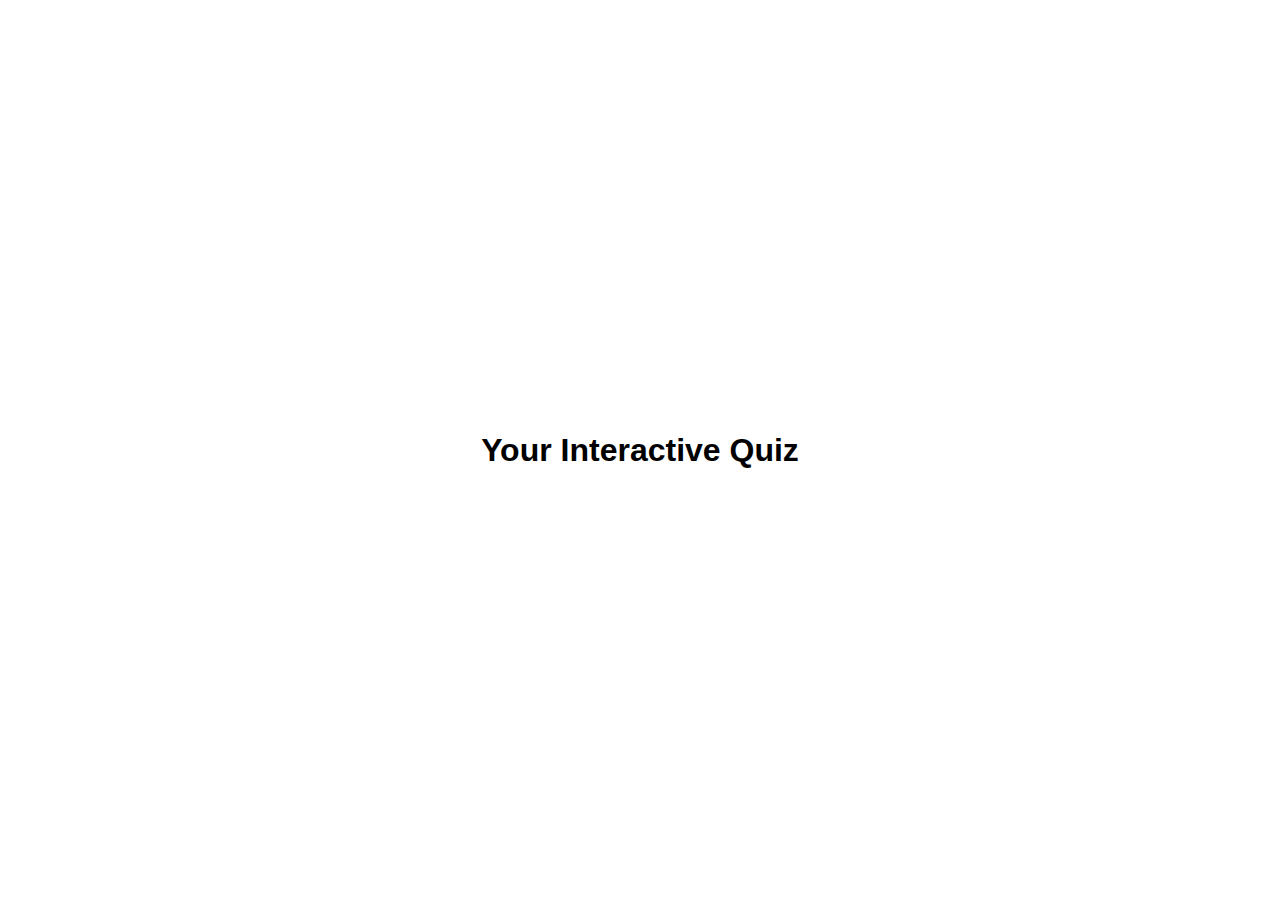
==== quizapp.html @ 2bfb94cb "Started the css file and formating and modified the html files - added the favicon. Also renamed the" ====
<!DOCTYPE html>
<html lang="en">
<head>
    <meta charset="UTF-8">
    <meta name="viewport" content="width=device-width, initial-scale=1.0">
    <title>Interactive Quiz</title>
    <link rel="stylesheet" href="css/styles.css">
    <link rel="icon" href="favicon.ico" type="image/x-icon">
</head>
<body>
    <div class="quiz-container">
        <h1>Your Interactive Quiz</h1>
    </div>
    <script src="js/scripts.js"></script>
</body>
</html>
---- css/styles.css ----
body {
    font-family: Arial, sans-serif;
    display: flex;
    justify-content: center;
    align-items: center;
    height: 100vh;
    margin: 0;
}

button {
    background: #007bff;
    color: white;
    border: none;
    border-radius: 5px;
    padding: 10px 20px;
    cursor: pointer;
}

button:hover {
    background: #0056b3;
    font-size: 1.4em;
    color: greenyellow;
}

.index-container {
    background: rgba(255, 255, 255, 0.91);
    border-radius: 8px;
    box-shadow: 0 0 10px black;
    width: 80%;
    max-width: 800px;
    padding: 20px;
    margin: auto;
}

.index-container h1 {
    font-size: 2.5em;
    margin-bottom: 20px;
    text-align: center;
}

.index-container p {
    font-size: 1.2em;
    margin-bottom: 20px;
}

.index-container h2 {
    font-size: 1.8em;
    margin-bottom: 10px;
}

.index-container ul {
    list-style-type: disc;
    margin: 20px;
    padding: 0 20px;
    font-size: 1.2em;
}

.index-container a {
    text-align: center;
}

.welcome-container {
    background: rgba(255, 255, 255, 0.91);
    border-radius: 8px;
    box-shadow: 0 0 10px black;
    width: 80%;
    max-width: 600px;
    padding: 20px;
    text-align: center;
}

.welcome-container h1 {
    font-size: 2.5em;
    margin-bottom: 20px;
}

.welcome-container p {
    font-size: 1.2em;
    margin-bottom: 20px;
}

.start-quiz-link {
    display: block;
    background: #007bff;
    color: white;
    border-radius: 5px;
    padding: 10px 20px;
    text-decoration: none;
    text-align: center;
    font-size: 1.2em;
}

.start-quiz-link:hover {
    background: #0056b3;
    font-size: 1.4em;
    color: greenyellow;
}
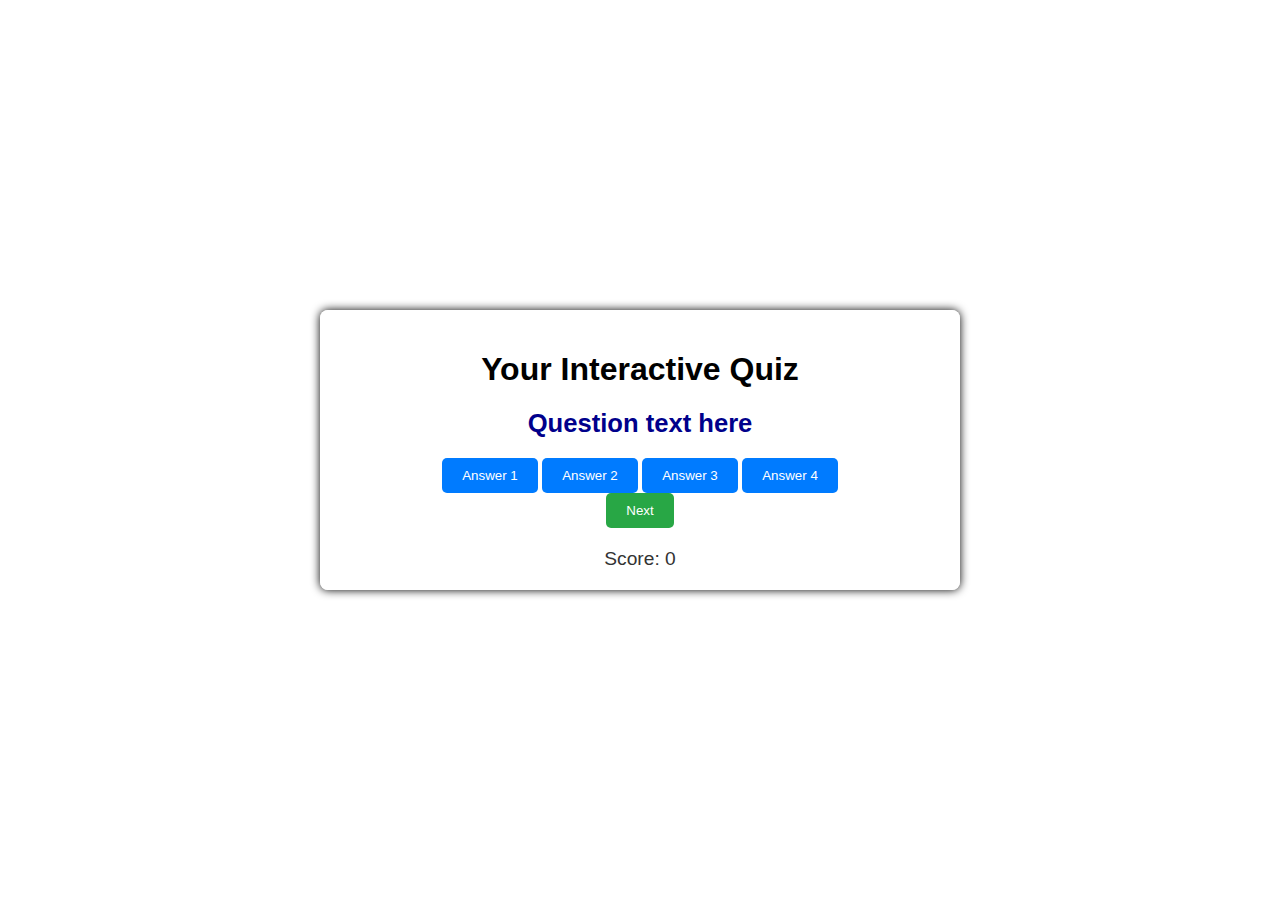
==== commit 457611ac: "New lines and improvements to styles.css and quizapp.html. Started the JavaScript code in scripts.js" ====
--- a/quizapp.html
+++ b/quizapp.html
@@ -10,6 +10,15 @@
 <body>
     <div class="quiz-container">
         <h1>Your Interactive Quiz</h1>
+        <div id="question-container">
+            <h2 id="question">Question text here</h2>
+                <button class="answer-btn">Answer 1</button>
+                <button class="answer-btn">Answer 2</button>
+                <button class="answer-btn">Answer 3</button>
+                <button class="answer-btn">Answer 4</button>
+        </div>
+        <button id="next-btn">Next</button>
+        <div id="score-container">Score: <span id="score">0</span></div>
     </div>
     <script src="js/scripts.js"></script>
 </body>
--- a/css/styles.css
+++ b/css/styles.css
@@ -59,6 +59,23 @@
     text-align: center;
 }
 
+.start-quiz-link {
+    display: block;
+    background: #007bff;
+    color: white;
+    border-radius: 5px;
+    padding: 10px 20px;
+    text-decoration: none;
+    text-align: center;
+    font-size: 1.2em;
+}
+
+.start-quiz-link:hover {
+    background: #0056b3;
+    font-size: 1.4em;
+    color: greenyellow;
+}
+
 .welcome-container {
     background: rgba(255, 255, 255, 0.91);
     border-radius: 8px;
@@ -79,19 +96,37 @@
     margin-bottom: 20px;
 }
 
-.start-quiz-link {
-    display: block;
-    background: #007bff;
+.quiz-container {
+    background: rgba(255, 255, 255, 0.91);
+    border-radius: 8px;
+    box-shadow: 0 0 10px black;
+    width: 80%;
+    max-width: 600px;
+    padding: 20px;
+    text-align: center;
+}
+
+#question {
+    font-size: 1.6em;
+    margin-bottom: 20px;
+    color: darkblue;
+}
+
+#next-btn {
+    background: #28a745;
     color: white;
+    border: none;
     border-radius: 5px;
     padding: 10px 20px;
-    text-decoration: none;
-    text-align: center;
-    font-size: 1.2em;
+    cursor: pointer;
+    margin-bottom: 20px;
 }
 
-.start-quiz-link:hover {
-    background: #0056b3;
-    font-size: 1.4em;
-    color: greenyellow;
+#next-btn:hover {
+    background: #218838;
+}
+
+#score-container {
+    font-size: 1.2em;
+    color: #333;
 }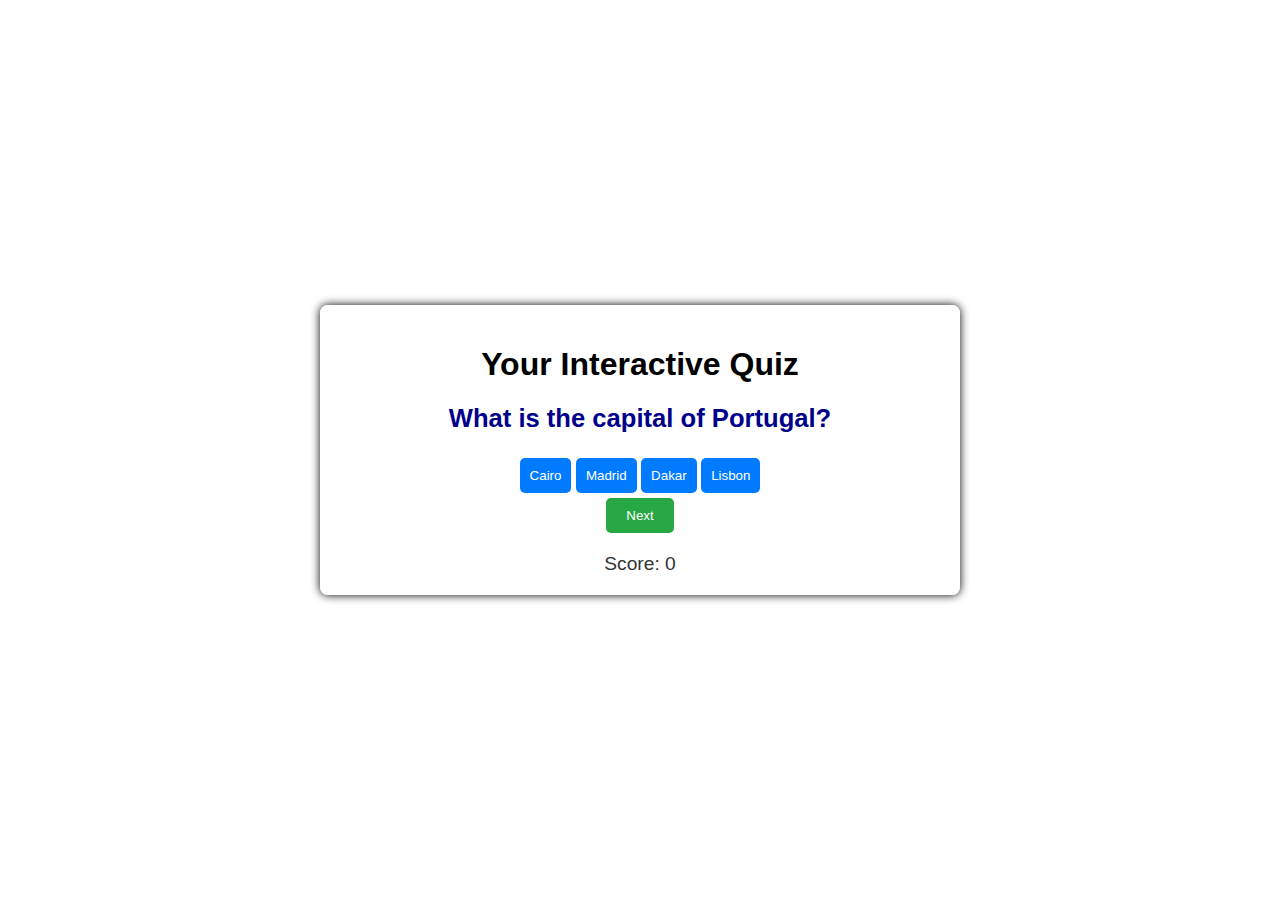
==== commit 0485aae1: "Worked on how the quiz displays the questions and identify the answers and update the score." ====
--- a/quizapp.html
+++ b/quizapp.html
@@ -12,10 +12,12 @@
         <h1>Your Interactive Quiz</h1>
         <div id="question-container">
             <h2 id="question">Question text here</h2>
+            <div id="answers">
                 <button class="answer-btn">Answer 1</button>
                 <button class="answer-btn">Answer 2</button>
                 <button class="answer-btn">Answer 3</button>
                 <button class="answer-btn">Answer 4</button>
+            </div>
         </div>
         <button id="next-btn">Next</button>
         <div id="score-container">Score: <span id="score">0</span></div>
--- a/css/styles.css
+++ b/css/styles.css
@@ -106,6 +106,21 @@
     text-align: center;
 }
 
+.answer-btn {
+    background: #007bff;
+    color: white;
+    border: none;
+    border-radius: 5px;
+    padding: 10px;
+    margin: 5px 0;
+    cursor: pointer;
+}
+
+.answer-btn:hover {
+    background: #0056b3;
+    color: greenyellow;
+}
+
 #question {
     font-size: 1.6em;
     margin-bottom: 20px;
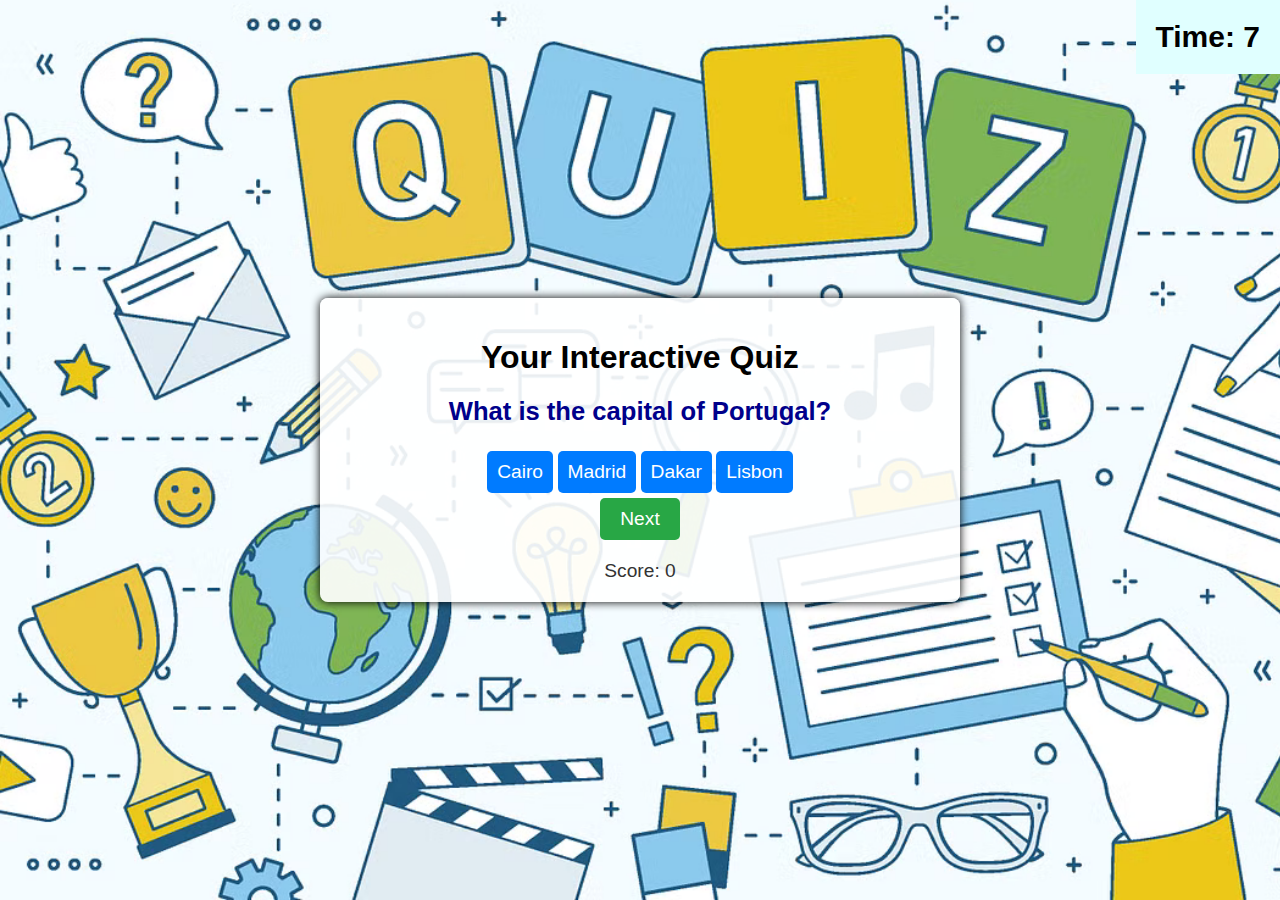
==== commit bb35d925: "Implemented the timer functionality with countdown and started working on the README.md file. Also a" ====
--- a/quizapp.html
+++ b/quizapp.html
@@ -20,6 +20,7 @@
             </div>
         </div>
         <button id="next-btn">Next</button>
+        <div id="timer">Time: <span id="time">0</span></div>
         <div id="score-container">Score: <span id="score">0</span></div>
     </div>
     <script src="js/scripts.js"></script>
--- a/css/styles.css
+++ b/css/styles.css
@@ -7,9 +7,15 @@
     margin: 0;
 }
 
+body, .quiz-container, .welcome-container, .index-container {
+    background-image: url('../images/background.png');
+    background-size: cover;
+}
+
 button {
     background: #007bff;
     color: white;
+    font-size: 1.2em;
     border: none;
     border-radius: 5px;
     padding: 10px 20px;
@@ -144,4 +150,14 @@
 #score-container {
     font-size: 1.2em;
     color: #333;
+}
+
+#timer {
+    position: absolute;
+    top: 0px;
+    right: 0px;
+    padding: 20px;
+    font-size: 30px;
+    font-weight: bold;
+    background-color: lightcyan;
 }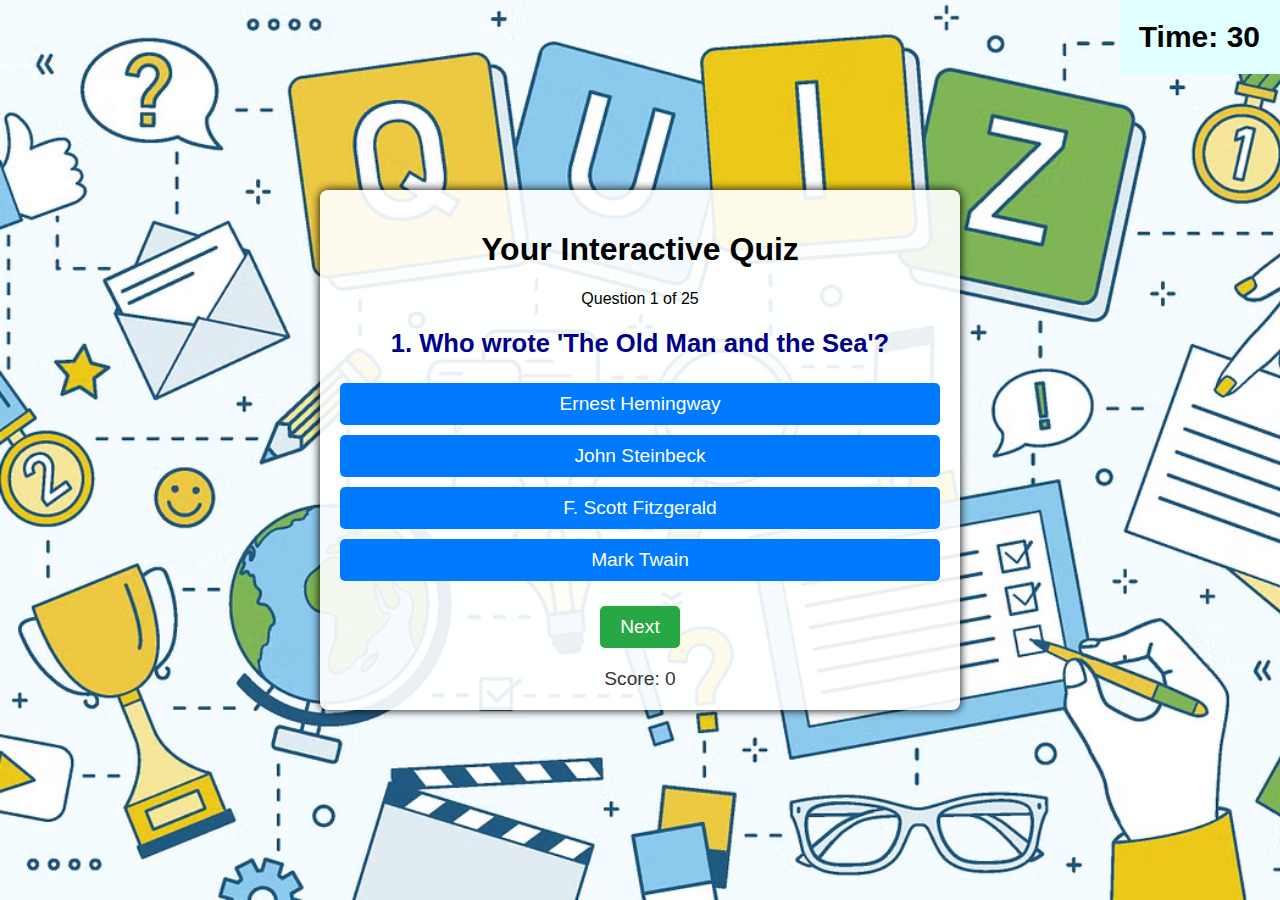
==== commit c6a4b2dd: "Improved user experience with question numbering and slicing 25 questions per quiz out of the 35 que" ====
--- a/quizapp.html
+++ b/quizapp.html
@@ -11,6 +11,7 @@
     <div class="quiz-container">
         <h1>Your Interactive Quiz</h1>
         <div id="question-container">
+            <div id="question-number"></div>
             <h2 id="question">Question text here</h2>
             <div id="answers">
                 <button class="answer-btn">Answer 1</button>
--- a/css/styles.css
+++ b/css/styles.css
@@ -7,7 +7,7 @@
     margin: 0;
 }
 
-body, .quiz-container, .welcome-container, .index-container {
+body, .index-container, .welcome-container, .quiz-container {
     background-image: url('../images/background.png');
     background-size: cover;
 }
@@ -127,10 +127,31 @@
     color: greenyellow;
 }
 
+.home-link {
+    background: #007bff;
+    color: white;
+    border-radius: 5px;
+    padding: 10px 20px;
+    text-decoration: none;
+    text-align: center;
+}
+
+.home-link:hover {
+    background: #0056b3;
+    font-size: 1.4em;
+    color: greenyellow;
+}
+
 #question {
     font-size: 1.6em;
     margin-bottom: 20px;
     color: darkblue;
+}
+
+#answers {
+    display: flex;
+    flex-direction: column;
+    margin-bottom: 20px;
 }
 
 #next-btn {
@@ -160,4 +181,39 @@
     font-size: 30px;
     font-weight: bold;
     background-color: lightcyan;
+}
+
+#feedback-form {
+    margin-top: 20px;
+    text-align: left;
+}
+
+#feedback {
+    width: 100%;
+    padding: 10px;
+    border: 1px solid #ccc;
+    border-radius: 5px;
+    margin-bottom: 10px;
+}
+
+#feedback-form .form-buttons {
+    display: flex;
+    justify-content: space-between;
+    align-items: center;
+}
+
+#feedback-form button {
+    background: #007bff;
+    color: white;
+    border: none;
+    border-radius: 5px;
+    padding: 10px 20px;
+    cursor: pointer;
+    text-decoration: none;
+}
+
+#feedback-form button:hover {
+    background: #0056b3;
+    font-size: 1.4em;
+    color: greenyellow;
 }